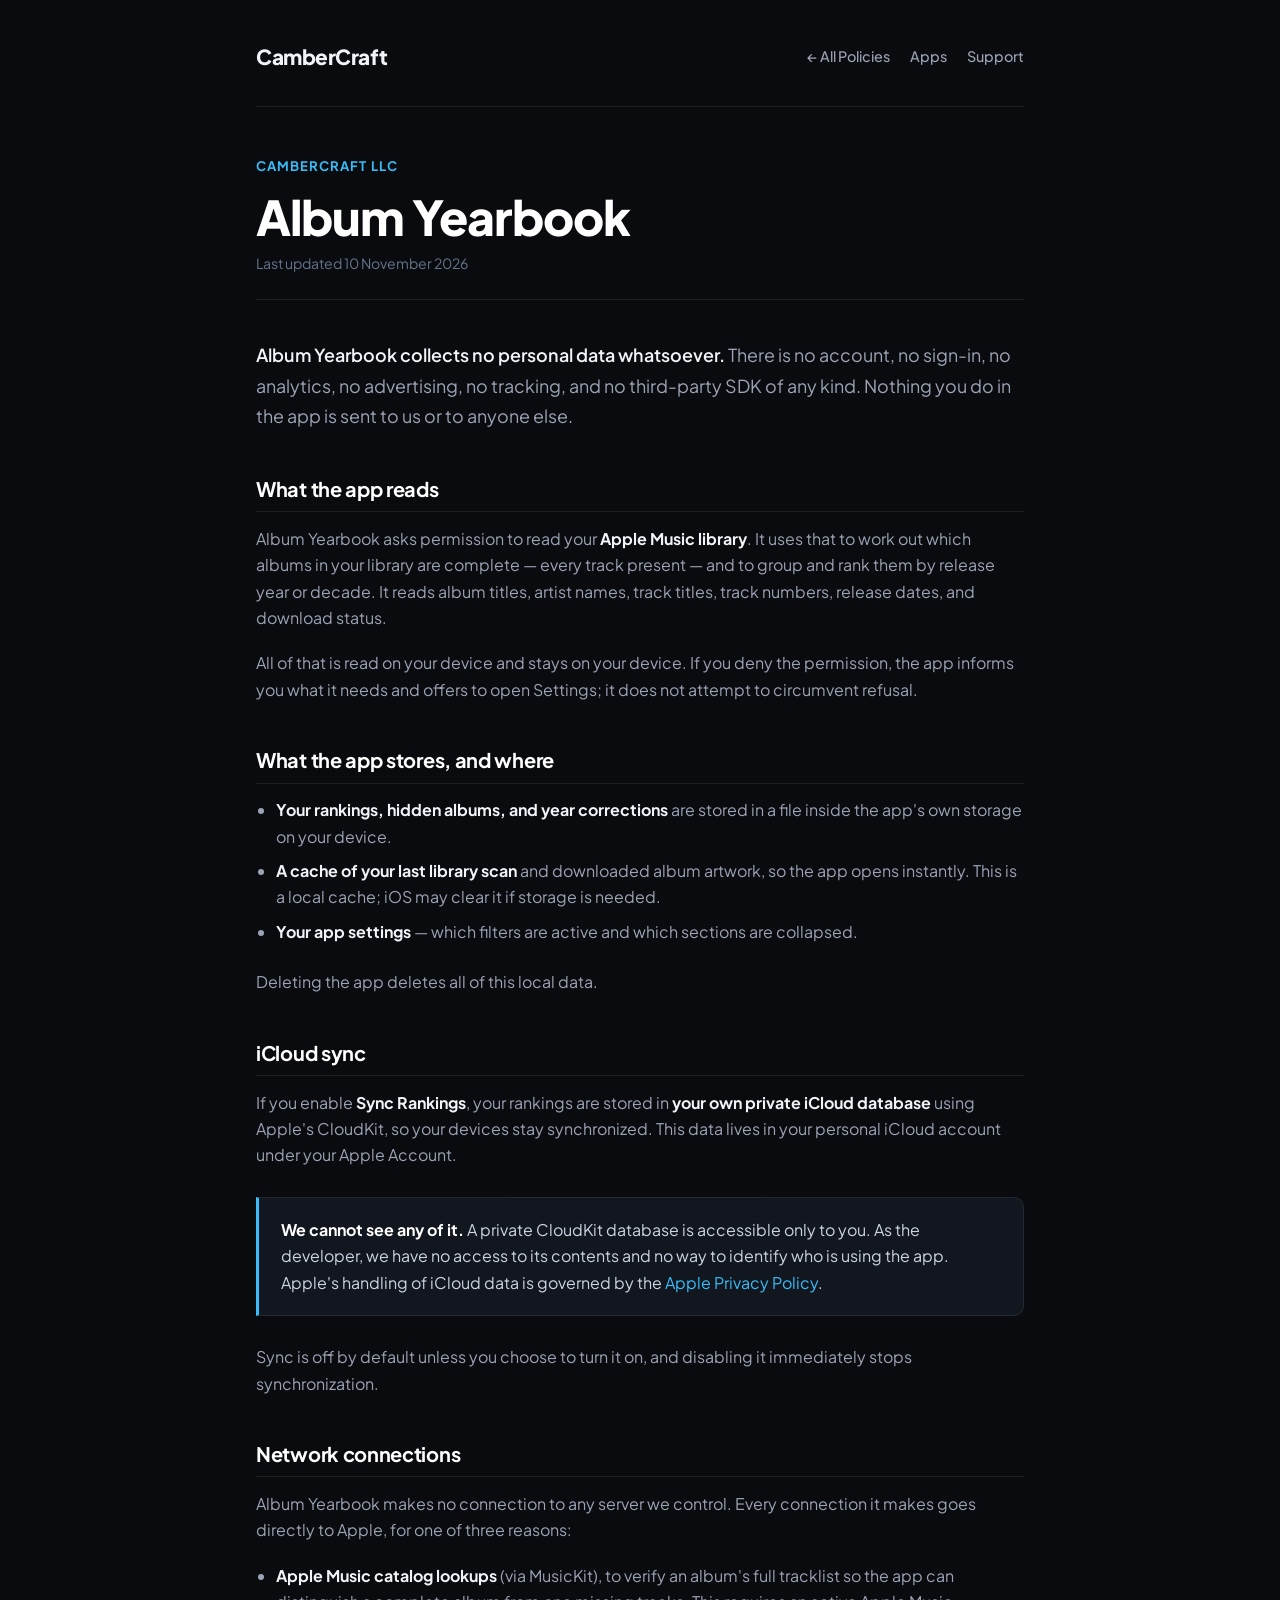
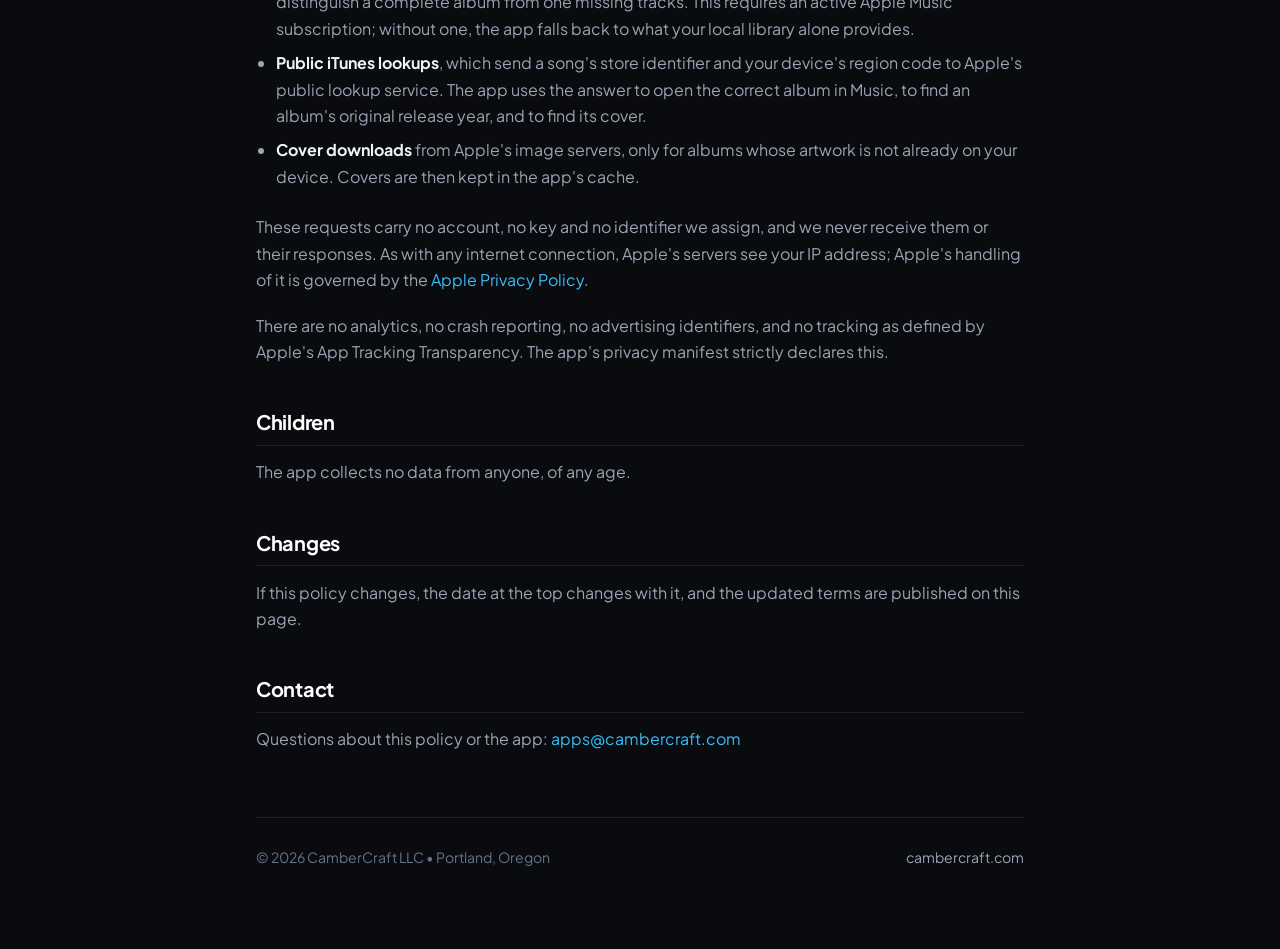
==== privacy/album-yearbook/index.html @ 2c27f7d1 "Host the privacy policies on cambercraft.com Moved from mattcflynn.github.io/privacy. StudioScan's p" ====
<!doctype html>
<html lang="en">
<head>
<meta charset="utf-8">
<meta name="viewport" content="width=device-width, initial-scale=1">
<title>Album Yearbook — Privacy Policy</title>
<link rel="preconnect" href="https://fonts.googleapis.com">
<link rel="preconnect" href="https://fonts.gstatic.com" crossorigin>
<link href="https://fonts.googleapis.com/css2?family=Plus+Jakarta+Sans:wght@400;500;600;700;800&display=swap" rel="stylesheet">
<link rel="stylesheet" href="../shared.css">
</head>
<body>
<div class="wrap">
  <header class="site-header">
    <a href="https://cambercraft.com" class="logo">CamberCraft</a>
    <nav class="nav-links">
      <a href="../">&larr; All Policies</a>
      <a href="https://cambercraft.com#apps">Apps</a>
      <a href="https://cambercraft.com#support">Support</a>
    </nav>
  </header>

  <p class="eyebrow">CamberCraft LLC</p>
  <h1>Album Yearbook</h1>
  <p class="updated">Last updated 10 November 2026</p>

  <p class="lede"><strong>Album Yearbook collects no personal data whatsoever.</strong> There is no account, no sign-in, no analytics, no advertising, no tracking, and no third-party SDK of any kind. Nothing you do in the app is sent to us or to anyone else.</p>

  <h2>What the app reads</h2>
  <p>Album Yearbook asks permission to read your <strong>Apple Music library</strong>. It uses that to work out which albums in your library are complete — every track present — and to group and rank them by release year or decade. It reads album titles, artist names, track titles, track numbers, release dates, and download status.</p>
  <p>All of that is read on your device and stays on your device. If you deny the permission, the app informs you what it needs and offers to open Settings; it does not attempt to circumvent refusal.</p>

  <h2>What the app stores, and where</h2>
  <ul>
    <li><strong>Your rankings, hidden albums, and year corrections</strong> are stored in a file inside the app's own storage on your device.</li>
    <li><strong>A cache of your last library scan</strong> and downloaded album artwork, so the app opens instantly. This is a local cache; iOS may clear it if storage is needed.</li>
    <li><strong>Your app settings</strong> — which filters are active and which sections are collapsed.</li>
  </ul>
  <p>Deleting the app deletes all of this local data.</p>

  <h2>iCloud sync</h2>
  <p>If you enable <strong>Sync Rankings</strong>, your rankings are stored in <strong>your own private iCloud database</strong> using Apple's CloudKit, so your devices stay synchronized. This data lives in your personal iCloud account under your Apple Account.</p>
  <div class="callout"><p><strong>We cannot see any of it.</strong> A private CloudKit database is accessible only to you. As the developer, we have no access to its contents and no way to identify who is using the app. Apple's handling of iCloud data is governed by the <a href="https://www.apple.com/legal/privacy/">Apple Privacy Policy</a>.</p></div>
  <p>Sync is off by default unless you choose to turn it on, and disabling it immediately stops synchronization.</p>

  <h2>Network connections</h2>
  <p>Album Yearbook makes no connection to any server we control. Every connection it makes goes directly to Apple, for one of three reasons:</p>
  <ul>
    <li><strong>Apple Music catalog lookups</strong> (via MusicKit), to verify an album's full tracklist so the app can distinguish a complete album from one missing tracks. This requires an active Apple Music subscription; without one, the app falls back to what your local library alone provides.</li>
    <li><strong>Public iTunes lookups</strong>, which send a song's store identifier and your device's region code to Apple's public lookup service. The app uses the answer to open the correct album in Music, to find an album's original release year, and to find its cover.</li>
    <li><strong>Cover downloads</strong> from Apple's image servers, only for albums whose artwork is not already on your device. Covers are then kept in the app's cache.</li>
  </ul>
  <p>These requests carry no account, no key and no identifier we assign, and we never receive them or their responses. As with any internet connection, Apple's servers see your IP address; Apple's handling of it is governed by the <a href="https://www.apple.com/legal/privacy/">Apple Privacy Policy</a>.</p>
  <p>There are no analytics, no crash reporting, no advertising identifiers, and no tracking as defined by Apple's App Tracking Transparency. The app's privacy manifest strictly declares this.</p>

  <h2>Children</h2>
  <p>The app collects no data from anyone, of any age.</p>

  <h2>Changes</h2>
  <p>If this policy changes, the date at the top changes with it, and the updated terms are published on this page.</p>

  <h2>Contact</h2>
  <p>Questions about this policy or the app: <a href="mailto:apps@cambercraft.com">apps@cambercraft.com</a></p>

  <footer>
    <p>&copy; 2026 CamberCraft LLC &bull; Portland, Oregon</p>
    <p><a href="https://cambercraft.com">cambercraft.com</a></p>
  </footer>
</div>
</body>
</html>
---- privacy/shared.css ----
:root {
  --bg: #090b0e;
  --card-bg: #12161f;
  --card-border: rgba(255, 255, 255, 0.08);
  --card-hover: rgba(255, 255, 255, 0.14);
  --text: #f0f3f8;
  --text-muted: #9ba3b4;
  --text-faint: #64748b;
  --accent: #38bdf8;
  --accent-glow: rgba(56, 189, 248, 0.12);
  --font: 'Plus Jakarta Sans', -apple-system, BlinkMacSystemFont, "SF Pro Display", sans-serif;
}

* {
  box-sizing: border-box;
  margin: 0;
  padding: 0;
}

body {
  background-color: var(--bg);
  color: var(--text);
  font-family: var(--font);
  line-height: 1.65;
  -webkit-font-smoothing: antialiased;
  padding: 0 1.5rem;
}

.wrap {
  max-width: 48rem;
  margin: 0 auto;
  padding: 2.5rem 0 5rem;
}

/* Site Header */
.site-header {
  display: flex;
  justify-content: space-between;
  align-items: center;
  padding-bottom: 2rem;
  margin-bottom: 3rem;
  border-bottom: 1px solid var(--card-border);
}

.logo {
  text-decoration: none;
  color: var(--text);
  font-weight: 800;
  font-size: 1.3rem;
  letter-spacing: -0.5px;
}

.nav-links {
  display: flex;
  gap: 1.25rem;
}

.nav-links a {
  color: var(--text-muted);
  text-decoration: none;
  font-size: 0.9rem;
  font-weight: 500;
  transition: color 0.2s;
}

.nav-links a:hover {
  color: var(--text);
}

/* Eyebrow & Titles */
.eyebrow {
  font-size: 0.82rem;
  font-weight: 700;
  letter-spacing: 0.08em;
  text-transform: uppercase;
  color: var(--accent);
  margin-bottom: 0.75rem;
}

h1 {
  font-size: clamp(2.2rem, 5vw, 3rem);
  font-weight: 800;
  letter-spacing: -1px;
  line-height: 1.15;
  margin-bottom: 0.5rem;
  color: #ffffff;
}

.updated {
  color: var(--text-faint);
  font-size: 0.88rem;
  margin-bottom: 2.5rem;
  padding-bottom: 1.5rem;
  border-bottom: 1px solid var(--card-border);
}

.lede {
  font-size: 1.12rem;
  color: var(--text-muted);
  line-height: 1.7;
  margin-bottom: 2.5rem;
}

.lede strong {
  color: var(--text);
  font-weight: 600;
}

h2 {
  font-size: 1.25rem;
  font-weight: 700;
  letter-spacing: -0.3px;
  color: #ffffff;
  margin: 2.5rem 0 0.85rem;
  padding-bottom: 0.4rem;
  border-bottom: 1px solid var(--card-border);
}

p {
  color: var(--text-muted);
  margin-bottom: 1.2rem;
  font-size: 1rem;
}

p strong {
  color: var(--text);
}

ul {
  margin: 0 0 1.5rem;
  padding-left: 1.25rem;
  color: var(--text-muted);
}

li {
  margin-bottom: 0.5rem;
}

li strong {
  color: var(--text);
}

a {
  color: var(--accent);
  text-decoration: none;
  transition: color 0.2s;
}

a:hover {
  text-decoration: underline;
}

code {
  font-family: ui-monospace, Menlo, Monaco, monospace;
  font-size: 0.88em;
  background: var(--card-bg);
  border: 1px solid var(--card-border);
  padding: 0.15em 0.4em;
  border-radius: 4px;
  color: #e2e8f0;
}

/* Callout */
.callout {
  border-left: 3px solid var(--accent);
  background: var(--card-bg);
  border-radius: 0 10px 10px 0;
  padding: 1.2rem 1.4rem;
  margin: 1.75rem 0;
  border-top: 1px solid var(--card-border);
  border-right: 1px solid var(--card-border);
  border-bottom: 1px solid var(--card-border);
}

.callout p {
  color: #cbd5e1;
  margin: 0;
}

.callout p strong {
  color: #ffffff;
}

/* App list on privacy index */
.apps {
  list-style: none;
  padding: 0;
  display: flex;
  flex-direction: column;
  gap: 1rem;
  margin: 2rem 0 3.5rem;
}

.apps li {
  margin: 0;
}

.apps a {
  display: block;
  background: var(--card-bg);
  border: 1px solid var(--card-border);
  border-radius: 14px;
  padding: 1.5rem 1.75rem;
  text-decoration: none;
  transition: transform 0.2s, border-color 0.2s, box-shadow 0.2s;
}

.apps a:hover {
  transform: translateY(-2px);
  border-color: var(--card-hover);
  box-shadow: 0 10px 25px rgba(0, 0, 0, 0.3);
  text-decoration: none;
}

.apps .name {
  font-weight: 700;
  font-size: 1.25rem;
  color: #ffffff;
  display: block;
  margin-bottom: 0.25rem;
}

.apps .desc {
  color: var(--text-muted);
  font-size: 0.95rem;
}

/* Footer */
footer {
  margin-top: 4rem;
  padding-top: 1.75rem;
  border-top: 1px solid var(--card-border);
  font-size: 0.88rem;
  color: var(--text-faint);
  display: flex;
  justify-content: space-between;
  align-items: center;
  flex-wrap: wrap;
  gap: 1rem;
}

footer p {
  margin: 0;
  font-size: inherit;
  color: inherit;
}

footer a {
  color: var(--text-muted);
}

footer a:hover {
  color: var(--text);
}
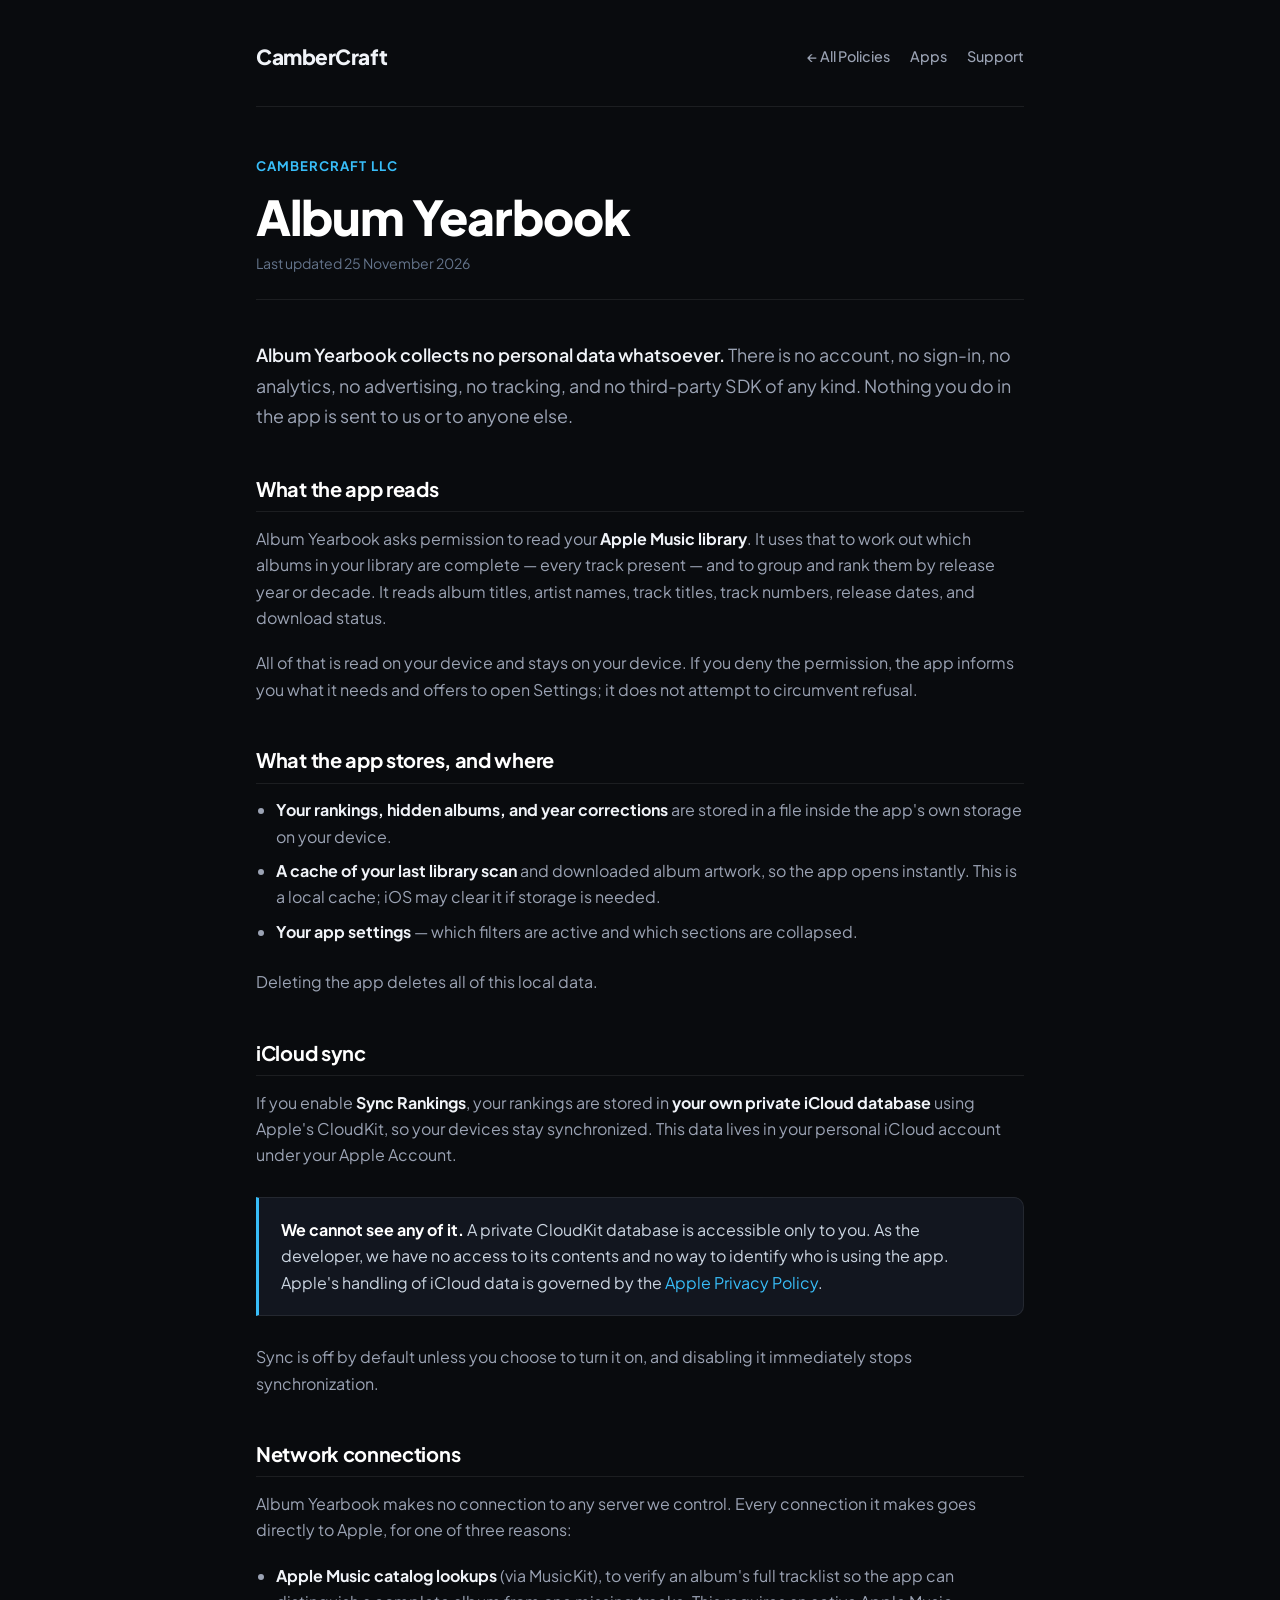
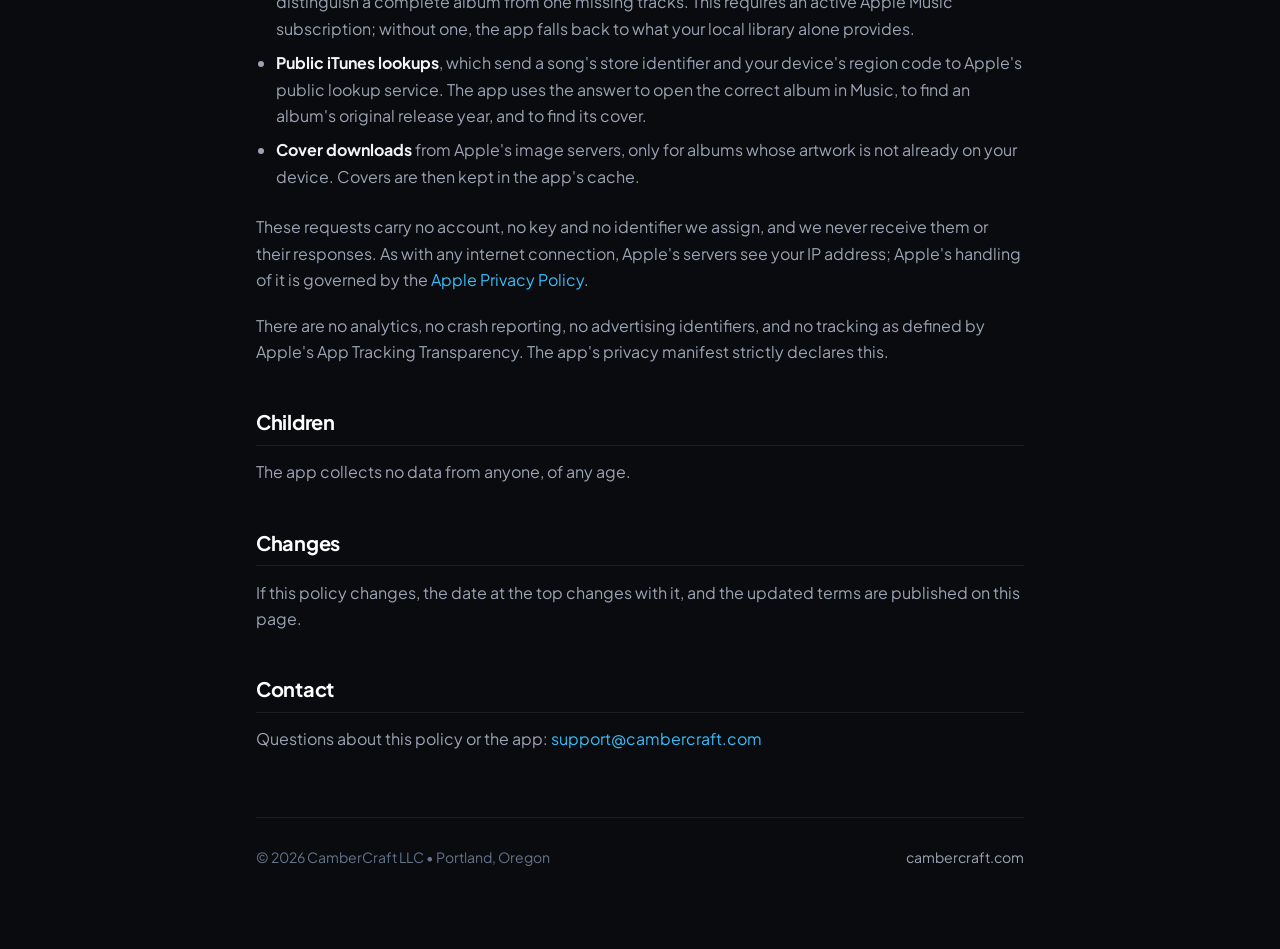
==== commit a4f0f4a9: "Use support@cambercraft.com on every privacy policy Co-Authored-By: Claude Opus 5.5 <noreply@anthrop" ====
--- a/privacy/album-yearbook/index.html
+++ b/privacy/album-yearbook/index.html
@@ -22,7 +22,7 @@
 
   <p class="eyebrow">CamberCraft LLC</p>
   <h1>Album Yearbook</h1>
-  <p class="updated">Last updated 10 November 2026</p>
+  <p class="updated">Last updated 25 November 2026</p>
 
   <p class="lede"><strong>Album Yearbook collects no personal data whatsoever.</strong> There is no account, no sign-in, no analytics, no advertising, no tracking, and no third-party SDK of any kind. Nothing you do in the app is sent to us or to anyone else.</p>
 
@@ -60,7 +60,7 @@
   <p>If this policy changes, the date at the top changes with it, and the updated terms are published on this page.</p>
 
   <h2>Contact</h2>
-  <p>Questions about this policy or the app: <a href="mailto:apps@cambercraft.com">apps@cambercraft.com</a></p>
+  <p>Questions about this policy or the app: <a href="mailto:support@cambercraft.com">support@cambercraft.com</a></p>
 
   <footer>
     <p>&copy; 2026 CamberCraft LLC &bull; Portland, Oregon</p>
